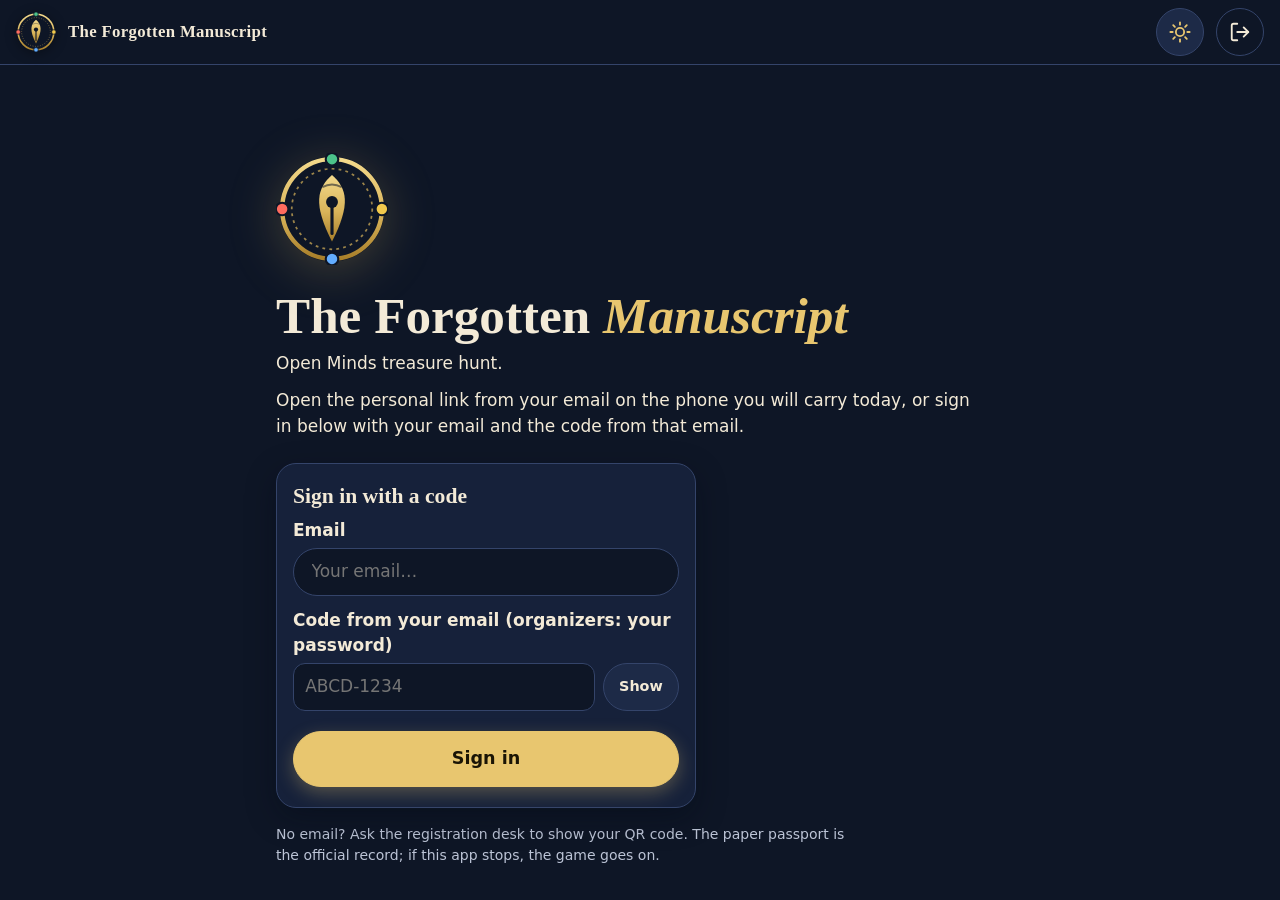
==== index.html @ 1b93869e "Publish frontend 2026-10-24T09:34" ====
<!doctype html>
<html lang="en" data-theme="dark">
<head>
<meta charset="utf-8">
<meta name="viewport" content="width=device-width, initial-scale=1, viewport-fit=cover">
<meta name="robots" content="noindex, nofollow">
<meta name="referrer" content="no-referrer">
<meta http-equiv="Content-Security-Policy" content="default-src 'self'; script-src 'self' https://cdnjs.cloudflare.com; style-src 'self' https://cdnjs.cloudflare.com; img-src 'self' data: https://server.arcgisonline.com https://tile.openstreetmap.org; connect-src https://api.vicere.co.uk; base-uri 'none'; form-action 'none'; object-src 'none'">
<meta name="theme-color" content="#0e1626">
<title>The Forgotten Manuscript</title>
<link rel="preconnect" href="https://api.vicere.co.uk" crossorigin>
<link rel="dns-prefetch" href="https://cdnjs.cloudflare.com">
<link rel="icon" href="img/icon.svg" type="image/svg+xml">
<link rel="stylesheet" href="css/app.css?v=2d383b8732">
<script src="config.js?v=2d383b8732"></script>
<script type="module" src="js/app.js?v=2d383b8732"></script>
</head>
<body>
<a class="sr-only" href="#main">Skip to content</a>
<header class="top">
  <img class="logo" src="img/logo.svg" alt="" width="40" height="40">
  <div class="brand"><b translate="no">The Forgotten Manuscript</b><span id="who"></span></div>
  <button id="theme" class="icon-btn theme-btn round-btn" type="button" aria-label="Switch to sunlight mode"></button>
  <button id="signout" class="icon-btn ghost round-btn" type="button" aria-label="Sign out" title="Sign out"></button>
</header>
<div id="net" class="status-line warn" role="status" hidden></div>
<div id="queued" class="status-line" role="status" hidden></div>
<main id="main" tabindex="-1"><p class="muted">Loading…</p></main>
<div id="toasts" class="toasts" aria-live="polite"></div>
<noscript><p class="frame">This page needs JavaScript. The paper passport still works.</p></noscript>
</body>
</html>
---- css/app.css ----
/* The Forgotten Manuscript: night ink and gold leaf, with a paper "Sunlight" mode.
   System fonts only (zero font bytes on slow 3G). */

:root {
  --bg: #0e1626;
  --panel: #16213a;
  --panel-2: #1d2a47;
  --line: #34446a;
  --text: #f3ead7;
  --muted: #bcc4d6;
  --gold: #d9b45a;
  --gold-strong: #e8c66f;
  --on-gold: #1a1405;
  --danger: #ff8a7a;
  --ok: #7ad9a4;
  --reed: #4cc38a;
  --leaf: #f2c94c;
  --bird: #62adff;
  --stage: #ff6b5e;
  --seal-ink: #0e1626;
  --focus: #ffe7a3;
  --serif: "Iowan Old Style", "Palatino Linotype", Palatino, "Book Antiqua", "Noto Serif", Georgia, serif;
  --sans: system-ui, -apple-system, "Segoe UI", Roboto, "Noto Sans", sans-serif;
  --r-sm: 12px;
  --r-md: 20px;
  --r-pill: 999px;
  --shadow: 0 10px 30px rgba(3, 8, 20, .35);
  --ease: cubic-bezier(.2, .7, .2, 1);
  color-scheme: dark;
}

:root[data-theme="light"] {
  --bg: #f6efdd;
  --panel: #fffcf3;
  --panel-2: #efe4c8;
  --line: #b9a57a;
  --text: #16110a;
  --muted: #4a4234;
  --gold: #7a5712;
  --gold-strong: #b8862b;
  --on-gold: #16110a;
  --danger: #a3241a;
  --ok: #1d6b40;
  --reed: #1e7f4f;
  --leaf: #8a6a00;
  --bird: #1f5fb8;
  --stage: #c2362b;
  --seal-ink: #ffffff;
  --focus: #1f2a44;
  --shadow: 0 10px 28px rgba(80, 60, 20, .12);
  color-scheme: light;
}

* { box-sizing: border-box; }
html { -webkit-text-size-adjust: 100%; scroll-padding-top: 5rem; -webkit-tap-highlight-color: rgba(217, 180, 90, .25); }
body {
  margin: 0;
  background: var(--bg);
  color: var(--text);
  font: 17px/1.5 var(--sans);
  min-height: 100vh;
}
h1, h2, h3 { font-family: var(--serif); font-weight: 600; line-height: 1.2; margin: 0 0 .5rem; text-wrap: balance; }
h1 { font-size: 1.75rem; }
h2 { font-size: 1.35rem; }
h3 { font-size: 1.1rem; }
p { margin: 0 0 .75rem; max-width: 65ch; }
a { color: var(--gold-strong); }
:root[data-theme="light"] a { color: var(--gold); }
:focus-visible { outline: 3px solid var(--focus); outline-offset: 2px; }
.sr-only { position: absolute; width: 1px; height: 1px; overflow: hidden; clip: rect(0 0 0 0); white-space: nowrap; }
.sr-only:focus { position: fixed; left: 16px; top: 8px; width: auto; height: auto; clip: auto; z-index: 4000; padding: .6rem 1rem; background: var(--gold-strong); color: var(--on-gold); border-radius: var(--r-sm); }
.muted { color: var(--muted); }
.small { font-size: .875rem; }
.num { font-variant-numeric: tabular-nums; }

/* Frame and header ------------------------------------------------------- */

.top {
  position: sticky; top: 0; z-index: 500;
  display: flex; align-items: center; gap: .75rem;
  padding: .5rem max(16px, env(safe-area-inset-right)) .5rem max(16px, env(safe-area-inset-left));
  padding-top: max(.5rem, env(safe-area-inset-top));
  background: var(--bg);
  border-bottom: 1px solid var(--line);
}
.logo { width: 40px; height: 40px; flex: none; filter: drop-shadow(0 2px 6px rgba(0, 0, 0, .35)); }
.brand { font-family: var(--serif); font-size: 1.05rem; line-height: 1.15; flex: 1; min-width: 0; }
.brand b { display: block; font-weight: 600; letter-spacing: .02em; }
.brand span { color: var(--muted); font-size: .85rem; }
.status-line { padding: .35rem 16px; font-size: .9rem; background: var(--panel-2); border-bottom: 1px solid var(--line); }
.status-line[hidden] { display: none; }
.status-line.warn { color: var(--on-gold); background: var(--gold-strong); }

main { padding: 16px; max-width: 760px; margin: 0 auto 4rem; }
main.wide { max-width: 1400px; }

.frame {
  position: relative;
  padding: 1.25rem 1rem;
  border: 1px solid var(--line);
  border-radius: var(--r-md);
  background: var(--panel);
  box-shadow: var(--shadow);
  margin-bottom: 1rem;
}
.frame.gilded::before {
  content: ""; position: absolute; left: -1px; bottom: -1px; width: 56px; height: 56px;
  border-left: 2px solid var(--gold); border-bottom: 2px solid var(--gold);
  border-bottom-left-radius: var(--r-md); pointer-events: none;
}
.section { margin: 1.5rem 0; }
.row { display: flex; gap: .5rem; flex-wrap: wrap; align-items: center; }
.stack > * + * { margin-top: .5rem; }
.grow { flex: 1; min-width: 0; }

/* Buttons and fields -------------------------------------------------------- */

button, .btn {
  font: inherit; font-weight: 600;
  min-height: 48px; min-width: 48px;
  padding: .6rem 1rem;
  padding-inline: 1.25rem;
  border-radius: var(--r-pill);
  border: 1px solid var(--line);
  background: var(--panel-2);
  color: var(--text);
  cursor: pointer;
  touch-action: manipulation;
  transition: background-color .18s var(--ease), border-color .18s var(--ease), color .18s var(--ease), box-shadow .18s var(--ease), transform .12s var(--ease), filter .18s var(--ease);
}
button.primary { background: var(--gold-strong); color: var(--on-gold); border-color: var(--gold-strong); box-shadow: 0 6px 18px color-mix(in srgb, var(--gold-strong) 30%, transparent); }
button.danger { border-color: var(--danger); color: var(--danger); background: transparent; }
button.ghost { background: transparent; }
button.big { width: 100%; font-size: 1.1rem; min-height: 56px; }
button:hover:not(:disabled) { border-color: var(--gold-strong); transform: translateY(-1px); }
button.primary:hover:not(:disabled) { filter: brightness(1.06); box-shadow: 0 10px 24px color-mix(in srgb, var(--gold-strong) 40%, transparent); }
button:active:not(:disabled) { transform: translateY(1px) scale(.98); }
button:disabled { opacity: .45; cursor: not-allowed; }
button[aria-pressed="true"] { background: var(--gold-strong); color: var(--on-gold); }
.icon-btn { padding: .4rem .95rem; font-size: .9rem; }
.round-btn { width: 48px; height: 48px; padding: 0; display: inline-grid; place-items: center; }
.theme-btn { color: var(--gold-strong); }
:root[data-theme="light"] .theme-btn { color: var(--text); }
.theme-btn svg { transition: transform .35s var(--ease); }
.theme-btn:hover svg { transform: rotate(20deg); }

label { display: block; font-weight: 600; margin-bottom: .25rem; }
input, select, textarea {
  font: inherit; color: var(--text);
  width: 100%; min-height: 48px;
  padding: .55rem .7rem;
  border: 1px solid var(--line); border-radius: var(--r-sm);
  background: var(--bg);
  transition: border-color .18s var(--ease), box-shadow .18s var(--ease);
}
input:focus, select:focus, textarea:focus { border-color: var(--gold-strong); box-shadow: 0 0 0 4px color-mix(in srgb, var(--gold-strong) 20%, transparent); }
input[type="number"], input[type="email"], input:not([type]) { border-radius: var(--r-pill); padding-inline: 1.1rem; }
textarea { min-height: 80px; resize: vertical; }
input[type="checkbox"] { width: 28px; min-height: 28px; height: 28px; accent-color: var(--gold-strong); }
.field { margin-bottom: .75rem; }

.chip {
  display: inline-block; padding: .1rem .55rem; border-radius: 999px;
  font-size: .85rem; font-weight: 600; border: 1px solid var(--line); white-space: nowrap;
}
.chip.arrived { background: var(--gold-strong); color: var(--on-gold); border-color: transparent; }
.chip.heading { border-color: var(--gold); color: var(--gold-strong); }
:root[data-theme="light"] .chip.heading { color: var(--gold); }
.chip.solved, .chip.finished { background: var(--ok); color: var(--seal-ink); border-color: transparent; }
:root[data-theme="light"] .chip.solved, :root[data-theme="light"] .chip.finished { color: #fff; }
.chip.alert { background: var(--danger); color: var(--seal-ink); border-color: transparent; }
:root[data-theme="light"] .chip.alert { color: #fff; }

/* Seals: the passport stamps ------------------------------------------------- */

.passport { display: grid; grid-template-columns: repeat(4, 1fr); gap: .75rem; margin: 1rem 0; }
.seal {
  aspect-ratio: 1; border-radius: 50%;
  display: grid; place-items: center;
  border: 2px dashed var(--line);
  font-family: var(--serif); font-size: clamp(1.4rem, 7vw, 2.2rem); font-weight: 600;
  color: var(--muted);
}
.seal.on { border: 3px double var(--seal-ink); color: var(--seal-ink); box-shadow: 0 0 0 3px var(--c); background: var(--c); }
.seal-label { text-align: center; font-size: .85rem; margin-top: .3rem; color: var(--muted); }
.c-reed { --c: var(--reed); } .c-leaf { --c: var(--leaf); } .c-bird { --c: var(--bird); } .c-stage { --c: var(--stage); }
.dots { display: inline-flex; gap: 4px; vertical-align: middle; }
.dot { width: 14px; height: 14px; border-radius: 50%; border: 1px solid var(--line); background: transparent; }
.dot.on { background: var(--c); border-color: var(--c); }

/* Leaderboard --------------------------------------------------------------- */

.board { width: 100%; border-collapse: collapse; }
.board th, .board td { padding: .55rem .4rem; text-align: left; border-bottom: 1px solid var(--line); overflow-wrap: anywhere; }
.board th { font-size: .85rem; color: var(--muted); font-weight: 600; }
.board td.rank { font-family: var(--serif); font-size: 1.2rem; width: 2.5rem; }
.board tr.mine td { background: var(--panel-2); }
.board .time { text-align: right; font-variant-numeric: tabular-nums; }

/* Team cards for Keepers, Gate, Door ----------------------------------------- */

.cards { display: grid; gap: .75rem; }
.card { border: 1px solid var(--line); border-radius: var(--r-md); background: var(--panel); padding: 1rem 1.1rem; box-shadow: var(--shadow); transition: border-color .2s var(--ease); }
.card.is-arrived { border-color: var(--gold-strong); border-width: 2px; }
.card.is-heading { border-left: 6px solid var(--gold); }
.card h3 { margin: 0; }
.card .actions { display: grid; grid-template-columns: repeat(auto-fit, minmax(92px, 1fr)); gap: .5rem; margin-top: .85rem; }
.handover {
  margin-top: .6rem; padding: .6rem .75rem; border-radius: var(--r-sm);
  background: var(--panel-2); border-left: 6px solid var(--c, var(--gold));
  font-weight: 600;
}
.place-band { height: 10px; border-radius: 999px; background: var(--c, var(--gold)); margin-bottom: .75rem; }
.filters { display: flex; gap: .4rem; overflow-x: auto; padding-bottom: .25rem; }
.filters button { white-space: nowrap; min-height: 44px; }

/* Tabs for the Control Room ------------------------------------------------------ */

.tabs { display: flex; gap: .35rem; overflow-x: auto; padding: .35rem; margin-bottom: 1rem; background: var(--panel); border: 1px solid var(--line); border-radius: var(--r-pill); width: fit-content; max-width: 100%; }
.tabs button { flex: none; border: 0; background: transparent; white-space: nowrap; min-height: 44px; }
.tabs button:hover:not(:disabled) { transform: none; background: var(--panel-2); }
.tabs button[aria-selected="true"] { background: var(--gold-strong); color: var(--on-gold); }
.badge-count { display: inline-block; min-width: 1.4em; padding: 0 .35em; border-radius: 999px; background: var(--danger); color: var(--seal-ink); font-size: .8rem; text-align: center; margin-left: .3rem; }

.table-wrap { overflow-x: auto; border: 1px solid var(--line); border-radius: var(--r-md); box-shadow: var(--shadow); }
table.grid { border-collapse: collapse; width: 100%; font-size: .92rem; }
table.grid th, table.grid td { padding: .45rem .5rem; border-bottom: 1px solid var(--line); text-align: left; white-space: nowrap; vertical-align: top; }
table.grid th { position: sticky; top: 0; background: var(--panel-2); font-weight: 600; }
table.grid .row { flex-wrap: nowrap; gap: .35rem; }
table.grid .icon-btn { min-width: 40px; min-height: 40px; padding: 0; }
table.grid tr.split td { background: color-mix(in srgb, var(--danger) 18%, transparent); }

.alerts { display: grid; gap: .4rem; margin-bottom: 1rem; }
.alert { padding: .65rem 1rem; border-radius: var(--r-sm); border-left: 6px solid var(--danger); background: var(--panel); }
.alert.crowd { border-left-color: var(--gold-strong); }

.log { list-style: none; padding: 0; margin: 0; }
.log li { display: flex; gap: .75rem; align-items: center; padding: .4rem 0; border-bottom: 1px solid var(--line); }
.log li.person { flex-wrap: wrap; gap: .5rem .75rem; padding: .75rem 0; }
.person-info { flex: 1 1 200px; min-width: 0; overflow-wrap: anywhere; }
.person-actions { display: flex; flex-wrap: wrap; gap: .4rem; }
.person-actions .icon-btn { min-height: 40px; padding: .3rem .85rem; font-size: .85rem; }
.log time { color: var(--muted); font-variant-numeric: tabular-nums; min-width: 4.5em; }

/* Chat ---------------------------------------------------------------------- */

.chat { display: grid; gap: .4rem; max-height: 50vh; overflow-y: auto; padding: .25rem; }
.msg { max-width: 85%; padding: .55rem .9rem; border-radius: 18px; background: var(--panel-2); white-space: pre-wrap; overflow-wrap: anywhere; }
.msg.mine { justify-self: end; background: var(--gold-strong); color: var(--on-gold); }
.msg .who { display: block; font-size: .8rem; font-weight: 600; opacity: .85; }
.quick { display: flex; gap: .4rem; flex-wrap: wrap; margin: .5rem 0; }

/* Envelope -------------------------------------------------------------------- */

.envelope { border-color: var(--gold-strong); }
.verse { margin: 0; padding: .25rem 0 .25rem 1rem; border-left: 3px solid var(--gold); font-family: var(--serif); font-style: italic; font-size: 1.15rem; }
.cipher { font: 700 clamp(1.15rem, 5vw, 1.6rem)/1.5 ui-monospace, "SF Mono", Menlo, Consolas, monospace; letter-spacing: .14em; overflow-wrap: anywhere; color: var(--gold-strong); margin: 0; }
:root[data-theme="light"] .cipher { color: var(--gold); }
.vsq-wrap { overflow-x: auto; margin-top: .5rem; }
.vsq { border-collapse: collapse; font: 600 12px/1 ui-monospace, "SF Mono", Menlo, Consolas, monospace; margin: 0 auto; }
.vsq td, .vsq th { width: 15px; height: 17px; padding: 0; text-align: center; }
.vsq th { color: var(--gold-strong); }
:root[data-theme="light"] .vsq th { color: var(--gold); }
.vsq .vsq-key { all: unset; display: block; width: 100%; height: 100%; min-height: 17px; cursor: pointer; font: inherit; color: inherit; }
.vsq .vsq-key:focus-visible { outline: 2px solid var(--focus); }
.vsq .hl { background: color-mix(in srgb, var(--gold-strong) 35%, transparent); }

/* Map ------------------------------------------------------------------------- */

.map { height: 60vh; min-height: 320px; border-radius: var(--r-md); overflow: hidden; box-shadow: var(--shadow); border: 1px solid var(--line); background: var(--panel-2); }
.map-pin {
  width: 30px; height: 30px; border-radius: 50%;
  background: var(--c, var(--gold-strong)); border: 3px solid #fff;
  box-shadow: 0 1px 4px rgba(0, 0, 0, .6);
  display: grid; place-items: center; font: 700 14px/1 var(--sans); color: #0e1626;
}
.map-pin.q { background: #fff; color: #0e1626; font-size: 18px; }
.map-pin.me { width: 18px; height: 18px; background: #2f7bff; }
.map-pin.team { width: 34px; height: 34px; background: var(--gold-strong); }
.map-pin.team.split { background: var(--stage); }
.map-pin.phone { width: 12px; height: 12px; border-width: 2px; background: #fff; }
.map-pin.phone.stale { opacity: .45; }
.leaflet-container { font: 14px/1.4 var(--sans); }
.map-tools { display: flex; gap: .5rem; flex-wrap: wrap; margin-bottom: .5rem; }

/* Envoy badge --------------------------------------------------------------- */

.badge-screen {
  position: fixed; inset: 0; z-index: 2000;
  background: var(--c); color: #0e1626;
  display: grid; place-items: center; text-align: center;
  padding: max(24px, env(safe-area-inset-top)) 16px max(24px, env(safe-area-inset-bottom));
}
.badge-screen .team-no { font-family: var(--serif); font-size: clamp(5rem, 30vw, 10rem); line-height: 1; font-weight: 700; }
.badge-screen .person { font-size: 1.6rem; font-weight: 700; }
.badge-screen .clock { font-size: 2.2rem; font-variant-numeric: tabular-nums; font-weight: 700; }
.badge-screen .spinner {
  width: 96px; height: 96px; margin: 1rem auto; border-radius: 50%;
  border: 10px solid rgba(14, 22, 38, .25); border-top-color: #0e1626;
  animation: spin 1.2s linear infinite;
}
.badge-screen button { background: #0e1626; color: #fff; border-color: #0e1626; }
@keyframes spin { to { transform: rotate(360deg); } }

/* Compass ---------------------------------------------------------------- */

.compass-ring {
  width: 180px; height: 180px; margin: 1rem auto; border-radius: 50%;
  border: 3px solid var(--line); display: grid; place-items: center;
  font-family: var(--serif); font-size: 2.5rem;
}
.compass-ring[data-band="1"] { border-color: var(--gold); }
.compass-ring[data-band="2"] { border-color: var(--gold-strong); border-width: 6px; }
.compass-ring[data-band="3"] { border-color: var(--gold-strong); border-width: 10px; }
.compass-ring[data-band="4"] { border-color: var(--ok); border-width: 14px; }
.compass-dark { font-family: var(--serif); font-style: italic; font-size: 1.15rem; }

/* Toasts and overlays ---------------------------------------------------------- */

.toasts { position: fixed; left: 16px; right: 16px; bottom: max(16px, env(safe-area-inset-bottom)); z-index: 3000; display: grid; gap: .5rem; pointer-events: none; }
.toast { padding: .8rem 1.25rem; border-radius: var(--r-pill); animation: toast-in .25s var(--ease); background: var(--text); color: var(--bg); font-weight: 600; box-shadow: 0 4px 16px rgba(0, 0, 0, .4); max-width: 560px; margin: 0 auto; width: 100%; }
.toast.err { background: var(--danger); color: var(--seal-ink); }
:root[data-theme="light"] .toast.err { color: #fff; }
.overlay { position: fixed; inset: 0; z-index: 2500; overscroll-behavior: contain; background: rgba(0, 0, 0, .7); display: grid; place-items: center; padding: 16px; }
.overlay .frame { max-width: 420px; width: 100%; max-height: 90vh; overflow: auto; overscroll-behavior: contain; }
.signin-code { display: inline-block; margin-top: .35rem; font-size: 1.8rem; letter-spacing: .12em; font-variant-numeric: tabular-nums; }
.signin-form { margin-top: 1.5rem; max-width: 420px; }
.qr { background: #fff; padding: 12px; border-radius: var(--r-sm); width: 100%; max-width: 320px; margin: 0 auto; display: block; image-rendering: pixelated; }

.landing { text-align: left; padding-top: 8vh; }
.hero-logo { display: block; width: 112px; height: 112px; margin-bottom: 1.5rem; filter: drop-shadow(0 8px 24px rgba(217, 180, 90, .25)); }
.landing h1 { font-size: clamp(2rem, 9vw, 3.2rem); line-height: 1.05; }
.landing .gold { color: var(--gold-strong); font-style: italic; }
:root[data-theme="light"] .landing .gold { color: var(--gold); }

@media (min-width: 900px) {
  .split-cols { display: grid; grid-template-columns: 1fr 1fr; gap: 1rem; }
}

@media (prefers-reduced-motion: reduce) {
  button:active:not(:disabled) { transform: none; }
  *, *::before, *::after { animation-duration: 0s !important; transition: none !important; scroll-behavior: auto !important; }
  .badge-screen .spinner { animation: none; border-top-color: rgba(14, 22, 38, .25); }
}

/* Leaflet's own controls keep their native sizing */
.leaflet-control-layers input { width: auto; min-height: 0; height: auto; margin: 0 .35rem 0 0; }
.leaflet-control-layers label { display: flex; align-items: center; min-height: 40px; padding: 0 .25rem; font-weight: 600; margin: 0; }
.leaflet-control-layers { color: #16110a; }

@keyframes toast-in { from { opacity: 0; transform: translateY(8px); } }

/* Phones: compact header and tighter Control Room chrome */
@media (max-width: 520px) {
  .top { gap: .5rem; }
  .top .round-btn { width: 44px; height: 44px; }
  .logo { width: 34px; height: 34px; }
  .brand { font-size: .95rem; }
  .brand span { font-size: .78rem; }
  .tabs { width: 100%; }
  .alert { padding: .5rem .85rem; font-size: .95rem; }
  table.grid { font-size: .85rem; }
  table.grid th, table.grid td { padding: .4rem .45rem; }
}
.vsq .vsq-key:hover { transform: none; }
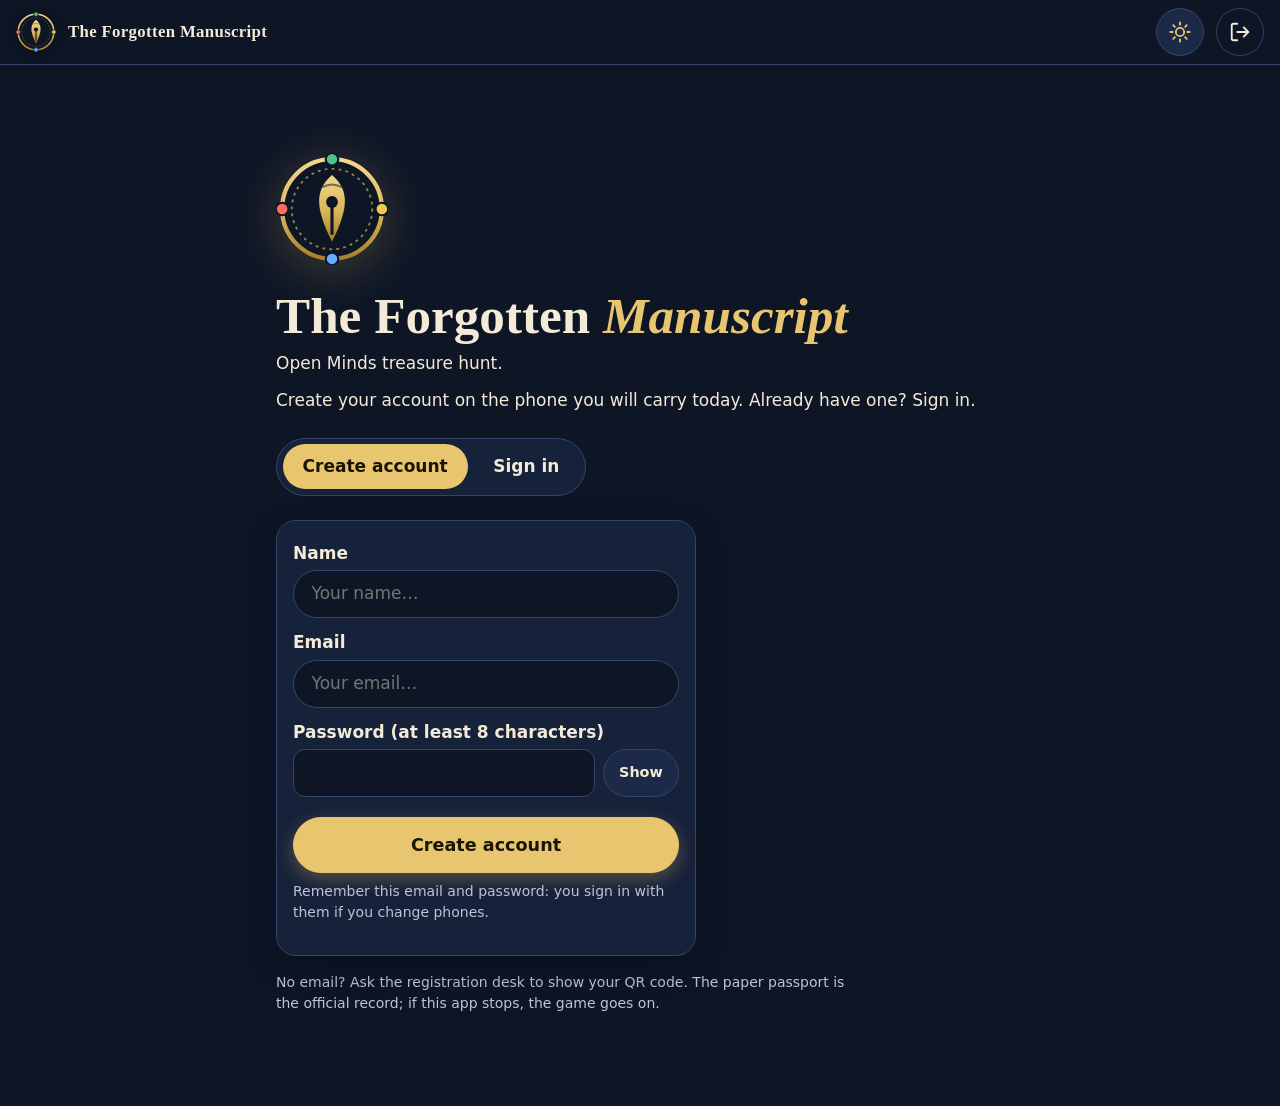
==== commit 717a5c6e: "Publish frontend 2026-10-24T10:05" ====
--- a/index.html
+++ b/index.html
@@ -11,9 +11,9 @@
 <link rel="preconnect" href="https://api.vicere.co.uk" crossorigin>
 <link rel="dns-prefetch" href="https://cdnjs.cloudflare.com">
 <link rel="icon" href="img/icon.svg" type="image/svg+xml">
-<link rel="stylesheet" href="css/app.css?v=2d383b8732">
-<script src="config.js?v=2d383b8732"></script>
-<script type="module" src="js/app.js?v=2d383b8732"></script>
+<link rel="stylesheet" href="css/app.css?v=15cd746ac8">
+<script src="config.js?v=15cd746ac8"></script>
+<script type="module" src="js/app.js?v=15cd746ac8"></script>
 </head>
 <body>
 <a class="sr-only" href="#main">Skip to content</a>
